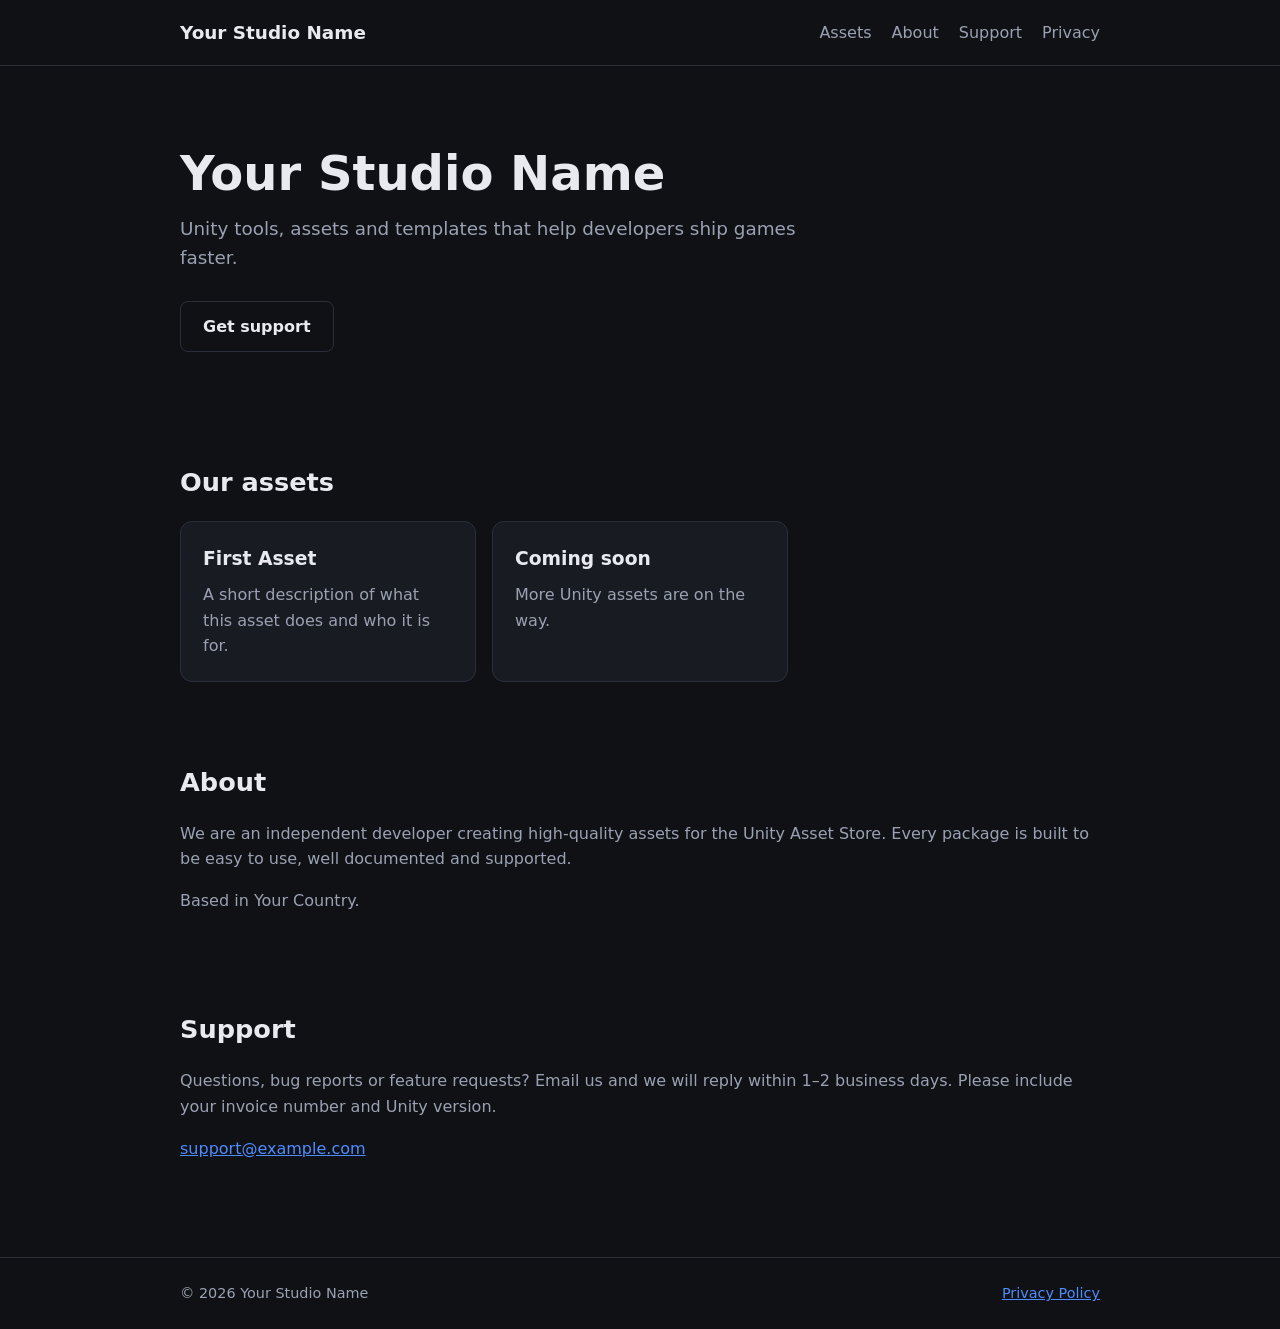
==== index.html @ 952645e7 "Add Unity publisher website Co-Authored-By: Claude Opus 5.5 <noreply@anthropic.com>" ====
<!doctype html>
<html lang="en">
<head>
  <meta charset="utf-8">
  <meta name="viewport" content="width=device-width, initial-scale=1">
  <title>Studio | Unity Asset Publisher</title>
  <meta name="description" content="Official website of a Unity Asset Store publisher.">
  <link rel="stylesheet" href="style.css">
</head>
<body>
  <header>
    <div class="wrap">
      <nav>
        <a class="logo" href="index.html" data-field="studioName">Your Studio Name</a>
        <ul>
          <li><a href="#products">Assets</a></li>
          <li><a href="#about">About</a></li>
          <li><a href="#support">Support</a></li>
          <li><a href="privacy.html">Privacy</a></li>
        </ul>
      </nav>
    </div>
  </header>

  <main class="wrap">
    <div class="hero">
      <h1 data-field="studioName">Your Studio Name</h1>
      <p data-field="tagline"></p>
      <a id="store-link" class="btn" href="#" target="_blank" rel="noopener">View on Unity Asset Store</a>
      <a class="btn secondary" href="#support">Get support</a>
    </div>

    <section id="products">
      <h2>Our assets</h2>
      <div class="grid" id="products-list"></div>
    </section>

    <section id="about">
      <h2>About</h2>
      <p class="muted" data-field="about"></p>
      <p class="muted">Based in <span data-field="country"></span>.</p>
    </section>

    <section id="support">
      <h2>Support</h2>
      <p class="muted">Questions, bug reports or feature requests? Email us and we will reply within 1–2 business days. Please include your invoice number and Unity version.</p>
      <p><a data-email href="#"></a></p>
    </section>
  </main>

  <footer>
    <div class="wrap">
      <span>&copy; <span id="year"></span> <span data-field="studioName"></span></span>
      <a href="privacy.html">Privacy Policy</a>
    </div>
  </footer>

  <script src="config.js"></script>
  <script src="site.js"></script>
</body>
</html>
---- style.css ----
:root {
  --bg: #0f1115;
  --surface: #181b22;
  --border: #2a2f3a;
  --text: #e8eaf0;
  --muted: #9aa1b2;
  --accent: #4f8cff;
}
* { box-sizing: border-box; }
body {
  margin: 0;
  font-family: system-ui, -apple-system, "Segoe UI", Roboto, sans-serif;
  background: var(--bg);
  color: var(--text);
  line-height: 1.6;
}
a { color: var(--accent); }
.wrap { max-width: 960px; margin: 0 auto; padding: 0 20px; }
header { border-bottom: 1px solid var(--border); }
nav { display: flex; justify-content: space-between; align-items: center; padding: 18px 0; gap: 12px; flex-wrap: wrap; }
.logo { font-weight: 700; font-size: 1.15rem; color: var(--text); text-decoration: none; }
nav ul { list-style: none; display: flex; gap: 20px; margin: 0; padding: 0; }
nav ul a { color: var(--muted); text-decoration: none; }
nav ul a:hover { color: var(--text); }
.hero { padding: 80px 0 60px; }
.hero h1 { font-size: clamp(2rem, 5vw, 3rem); margin: 0 0 12px; line-height: 1.15; }
.hero p { color: var(--muted); font-size: 1.15rem; max-width: 620px; margin: 0 0 28px; }
.btn { display: inline-block; padding: 12px 22px; border-radius: 8px; background: var(--accent); color: #fff; text-decoration: none; font-weight: 600; margin-right: 10px; margin-bottom: 10px; }
.btn.secondary { background: transparent; border: 1px solid var(--border); color: var(--text); }
section { padding: 40px 0; }
h2 { font-size: 1.6rem; margin: 0 0 18px; }
.grid { display: grid; grid-template-columns: repeat(auto-fill, minmax(260px, 1fr)); gap: 16px; }
.card { display: block; background: var(--surface); border: 1px solid var(--border); border-radius: 12px; padding: 22px; color: var(--text); text-decoration: none; }
a.card:hover { border-color: var(--accent); }
.card h3 { margin: 0 0 8px; }
.card p { margin: 0; color: var(--muted); }
.muted { color: var(--muted); }
.legal { max-width: 760px; padding: 50px 0; }
.legal h1 { margin-top: 0; }
footer { border-top: 1px solid var(--border); padding: 24px 0; color: var(--muted); font-size: .9rem; margin-top: 40px; }
footer .wrap { display: flex; justify-content: space-between; flex-wrap: wrap; gap: 10px; }
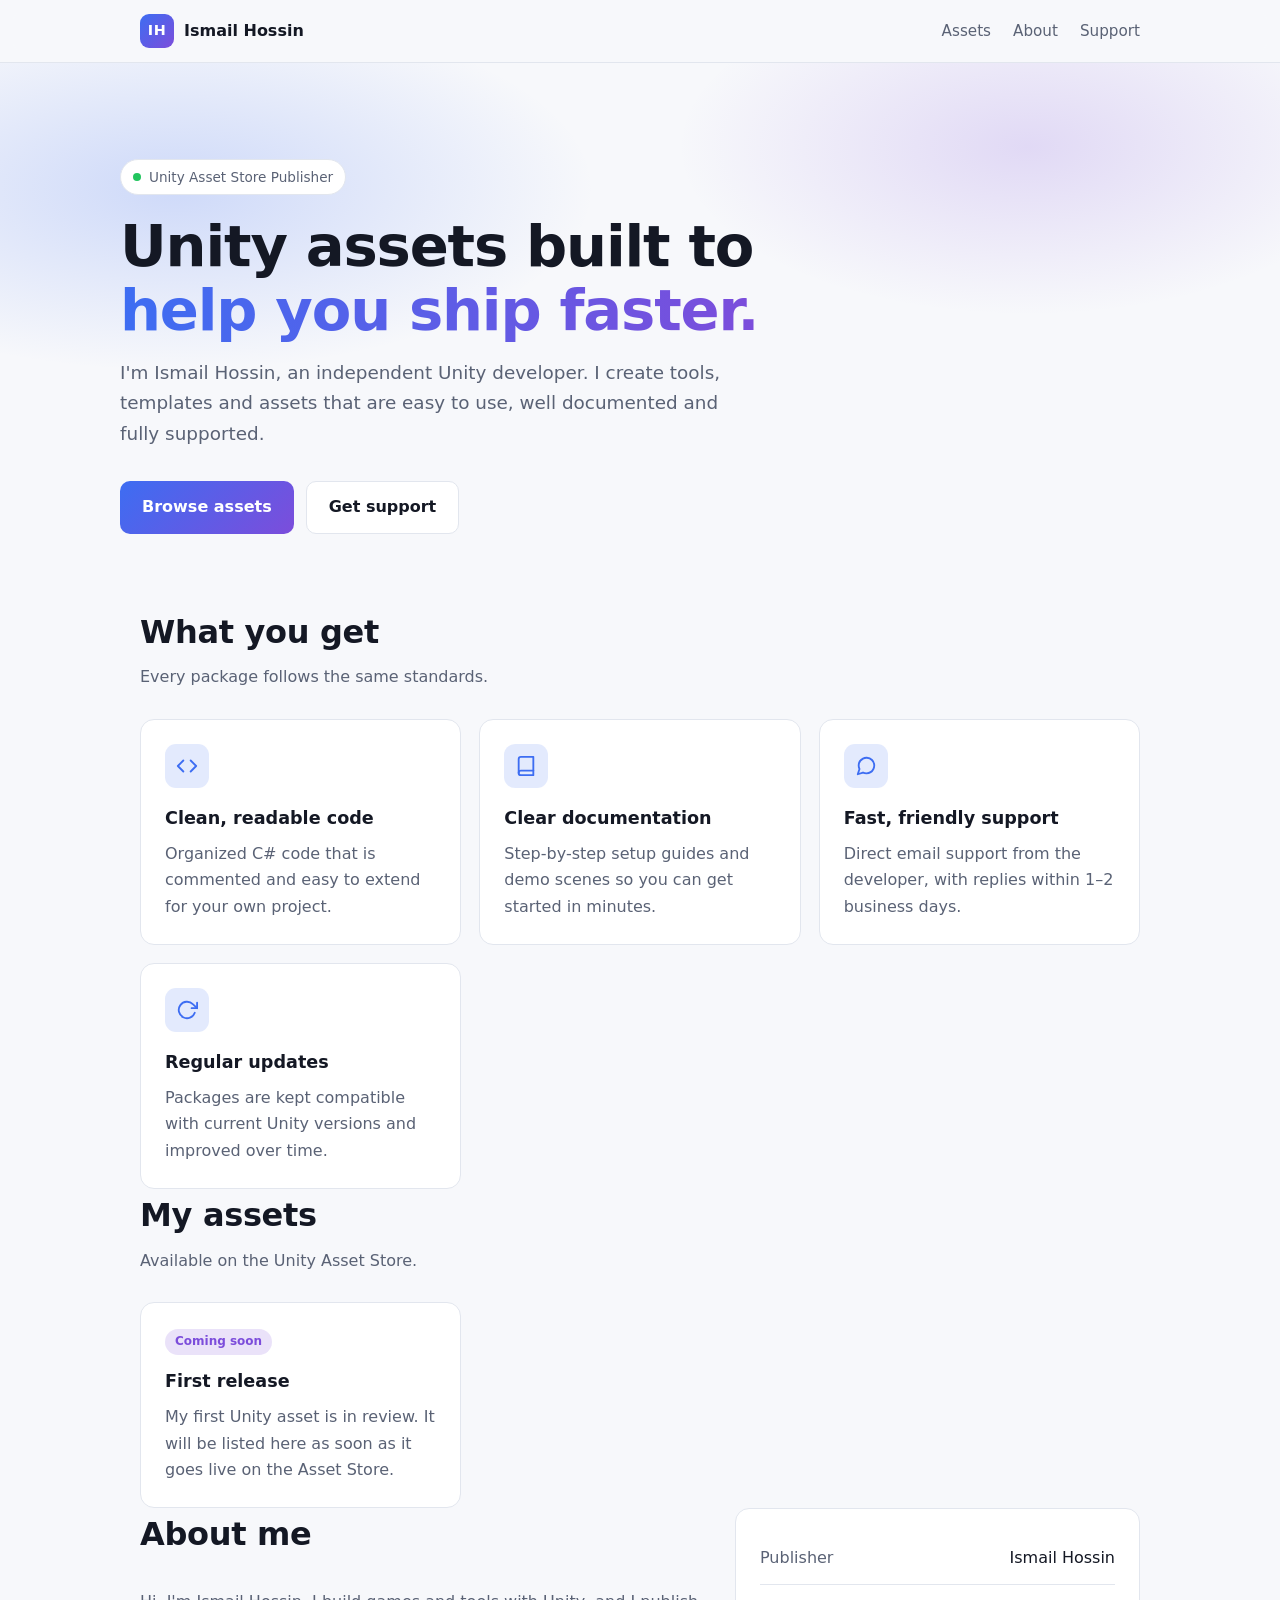
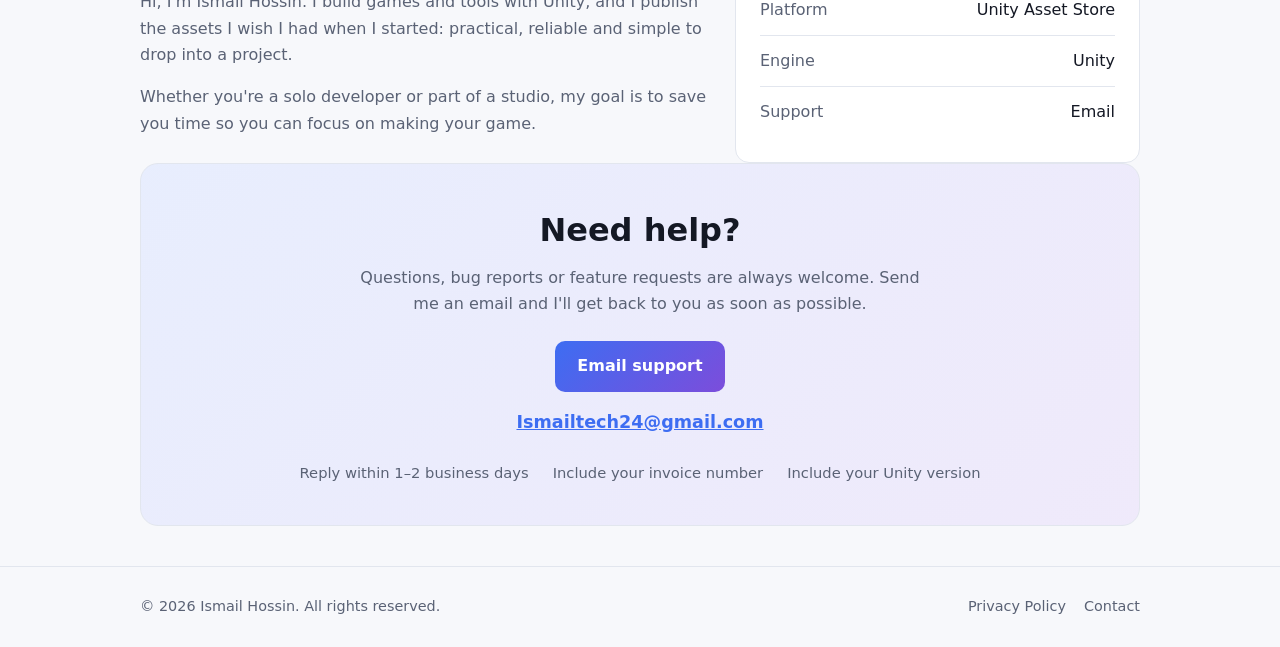
==== commit ceb4bb54: "Add publisher name and email, redesign site Co-Authored-By: Claude Opus 5.5 <noreply@anthropic.com>" ====
--- a/index.html
+++ b/index.html
@@ -3,55 +3,116 @@
 <head>
   <meta charset="utf-8">
   <meta name="viewport" content="width=device-width, initial-scale=1">
-  <title>Studio | Unity Asset Publisher</title>
-  <meta name="description" content="Official website of a Unity Asset Store publisher.">
+  <title>Ismail Hossin | Unity Asset Store Publisher</title>
+  <meta name="description" content="Ismail Hossin is a Unity Asset Store publisher creating tools, templates and assets that help game developers build faster.">
+  <meta name="author" content="Ismail Hossin">
+  <meta property="og:title" content="Ismail Hossin | Unity Asset Store Publisher">
+  <meta property="og:description" content="Unity tools, templates and assets that help game developers build faster.">
+  <meta property="og:type" content="website">
+  <meta property="og:url" content="https://6space7.github.io/">
+  <link rel="icon" href="data:image/svg+xml,%3Csvg xmlns='http://www.w3.org/2000/svg' viewBox='0 0 64 64'%3E%3Cdefs%3E%3ClinearGradient id='g' x1='0' y1='0' x2='1' y2='1'%3E%3Cstop offset='0' stop-color='%235b8cff'/%3E%3Cstop offset='1' stop-color='%238b5cf6'/%3E%3C/linearGradient%3E%3C/defs%3E%3Crect width='64' height='64' rx='16' fill='url(%23g)'/%3E%3Ctext x='32' y='42' font-family='Arial' font-weight='700' font-size='26' fill='white' text-anchor='middle'%3EIH%3C/text%3E%3C/svg%3E">
   <link rel="stylesheet" href="style.css">
 </head>
 <body>
   <header>
     <div class="wrap">
       <nav>
-        <a class="logo" href="index.html" data-field="studioName">Your Studio Name</a>
+        <a class="logo" href="index.html"><span class="logo-mark">IH</span>Ismail Hossin</a>
         <ul>
-          <li><a href="#products">Assets</a></li>
-          <li><a href="#about">About</a></li>
+          <li><a href="#assets">Assets</a></li>
+          <li class="hide-sm"><a href="#about">About</a></li>
           <li><a href="#support">Support</a></li>
-          <li><a href="privacy.html">Privacy</a></li>
         </ul>
       </nav>
     </div>
   </header>
 
-  <main class="wrap">
-    <div class="hero">
-      <h1 data-field="studioName">Your Studio Name</h1>
-      <p data-field="tagline"></p>
-      <a id="store-link" class="btn" href="#" target="_blank" rel="noopener">View on Unity Asset Store</a>
-      <a class="btn secondary" href="#support">Get support</a>
+  <main>
+    <div class="wrap hero">
+      <span class="badge"><span class="dot"></span>Unity Asset Store Publisher</span>
+      <h1>Unity assets built to<br><span class="grad">help you ship faster.</span></h1>
+      <p class="lead">I'm Ismail Hossin, an independent Unity developer. I create tools, templates and assets that are easy to use, well documented and fully supported.</p>
+      <div class="actions">
+        <a class="btn" href="#assets">Browse assets</a>
+        <a class="btn secondary" data-store href="#" target="_blank" rel="noopener">Asset Store page</a>
+        <a class="btn secondary" href="#support">Get support</a>
+      </div>
     </div>
 
-    <section id="products">
-      <h2>Our assets</h2>
+    <section class="wrap" id="why">
+      <div class="section-head">
+        <h2>What you get</h2>
+        <p>Every package follows the same standards.</p>
+      </div>
+      <div class="grid">
+        <div class="card">
+          <div class="icon"><svg viewBox="0 0 24 24" fill="none" stroke="currentColor" stroke-width="2" stroke-linecap="round" stroke-linejoin="round"><polyline points="16 18 22 12 16 6"/><polyline points="8 6 2 12 8 18"/></svg></div>
+          <h3>Clean, readable code</h3>
+          <p>Organized C# code that is commented and easy to extend for your own project.</p>
+        </div>
+        <div class="card">
+          <div class="icon"><svg viewBox="0 0 24 24" fill="none" stroke="currentColor" stroke-width="2" stroke-linecap="round" stroke-linejoin="round"><path d="M4 19.5A2.5 2.5 0 0 1 6.5 17H20"/><path d="M6.5 2H20v20H6.5A2.5 2.5 0 0 1 4 19.5v-15A2.5 2.5 0 0 1 6.5 2z"/></svg></div>
+          <h3>Clear documentation</h3>
+          <p>Step-by-step setup guides and demo scenes so you can get started in minutes.</p>
+        </div>
+        <div class="card">
+          <div class="icon"><svg viewBox="0 0 24 24" fill="none" stroke="currentColor" stroke-width="2" stroke-linecap="round" stroke-linejoin="round"><path d="M21 11.5a8.38 8.38 0 0 1-.9 3.8 8.5 8.5 0 0 1-7.6 4.7 8.38 8.38 0 0 1-3.8-.9L3 21l1.9-5.7a8.38 8.38 0 0 1-.9-3.8 8.5 8.5 0 0 1 4.7-7.6 8.38 8.38 0 0 1 3.8-.9h.5a8.48 8.48 0 0 1 8 8v.5z"/></svg></div>
+          <h3>Fast, friendly support</h3>
+          <p>Direct email support from the developer, with replies within 1–2 business days.</p>
+        </div>
+        <div class="card">
+          <div class="icon"><svg viewBox="0 0 24 24" fill="none" stroke="currentColor" stroke-width="2" stroke-linecap="round" stroke-linejoin="round"><polyline points="23 4 23 10 17 10"/><path d="M20.49 15a9 9 0 1 1-2.12-9.36L23 10"/></svg></div>
+          <h3>Regular updates</h3>
+          <p>Packages are kept compatible with current Unity versions and improved over time.</p>
+        </div>
+      </div>
+    </section>
+
+    <section class="wrap" id="assets">
+      <div class="section-head">
+        <h2>My assets</h2>
+        <p>Available on the Unity Asset Store.</p>
+      </div>
       <div class="grid" id="products-list"></div>
     </section>
 
-    <section id="about">
-      <h2>About</h2>
-      <p class="muted" data-field="about"></p>
-      <p class="muted">Based in <span data-field="country"></span>.</p>
+    <section class="wrap" id="about">
+      <div class="about">
+        <div>
+          <div class="section-head"><h2>About me</h2></div>
+          <p>Hi, I'm Ismail Hossin. I build games and tools with Unity, and I publish the assets I wish I had when I started: practical, reliable and simple to drop into a project.</p>
+          <p>Whether you're a solo developer or part of a studio, my goal is to save you time so you can focus on making your game.</p>
+        </div>
+        <div class="card">
+          <ul class="facts">
+            <li><span>Publisher</span><span>Ismail Hossin</span></li>
+            <li><span>Platform</span><span>Unity Asset Store</span></li>
+            <li><span>Engine</span><span>Unity</span></li>
+            <li><span>Support</span><span>Email</span></li>
+          </ul>
+        </div>
+      </div>
     </section>
 
-    <section id="support">
-      <h2>Support</h2>
-      <p class="muted">Questions, bug reports or feature requests? Email us and we will reply within 1–2 business days. Please include your invoice number and Unity version.</p>
-      <p><a data-email href="#"></a></p>
+    <section class="wrap" id="support">
+      <div class="contact">
+        <h2>Need help?</h2>
+        <p>Questions, bug reports or feature requests are always welcome. Send me an email and I'll get back to you as soon as possible.</p>
+        <a class="btn" href="mailto:Ismailtech24@gmail.com">Email support</a>
+        <p style="margin:16px auto 0"><a class="email" href="mailto:Ismailtech24@gmail.com">Ismailtech24@gmail.com</a></p>
+        <ul>
+          <li>Reply within 1–2 business days</li>
+          <li>Include your invoice number</li>
+          <li>Include your Unity version</li>
+        </ul>
+      </div>
     </section>
   </main>
 
   <footer>
     <div class="wrap">
-      <span>&copy; <span id="year"></span> <span data-field="studioName"></span></span>
-      <a href="privacy.html">Privacy Policy</a>
+      <span>&copy; <span id="year">2026</span> Ismail Hossin. All rights reserved.</span>
+      <span><a href="privacy.html">Privacy Policy</a><a href="mailto:Ismailtech24@gmail.com">Contact</a></span>
     </div>
   </footer>
 
--- a/style.css
+++ b/style.css
@@ -1,41 +1,137 @@
 :root {
-  --bg: #0f1115;
-  --surface: #181b22;
-  --border: #2a2f3a;
-  --text: #e8eaf0;
-  --muted: #9aa1b2;
-  --accent: #4f8cff;
+  --bg: #0c0e13;
+  --surface: #151922;
+  --surface-2: #1c2130;
+  --border: #262c3a;
+  --text: #eef0f5;
+  --muted: #9ba3b6;
+  --accent: #5b8cff;
+  --accent-2: #8b5cf6;
+  --on-accent: #ffffff;
+  --shadow: 0 10px 30px rgba(0, 0, 0, .35);
+}
+@media (prefers-color-scheme: light) {
+  :root {
+    --bg: #f7f8fb;
+    --surface: #ffffff;
+    --surface-2: #f0f2f7;
+    --border: #e2e6ee;
+    --text: #141824;
+    --muted: #5a6275;
+    --accent: #3d6df2;
+    --accent-2: #7c4ddb;
+    --shadow: 0 10px 30px rgba(20, 24, 36, .08);
+  }
 }
 * { box-sizing: border-box; }
+html { scroll-behavior: smooth; }
 body {
   margin: 0;
-  font-family: system-ui, -apple-system, "Segoe UI", Roboto, sans-serif;
+  font-family: "Inter", system-ui, -apple-system, "Segoe UI", Roboto, sans-serif;
   background: var(--bg);
   color: var(--text);
-  line-height: 1.6;
+  line-height: 1.65;
+  -webkit-font-smoothing: antialiased;
 }
 a { color: var(--accent); }
-.wrap { max-width: 960px; margin: 0 auto; padding: 0 20px; }
-header { border-bottom: 1px solid var(--border); }
-nav { display: flex; justify-content: space-between; align-items: center; padding: 18px 0; gap: 12px; flex-wrap: wrap; }
-.logo { font-weight: 700; font-size: 1.15rem; color: var(--text); text-decoration: none; }
-nav ul { list-style: none; display: flex; gap: 20px; margin: 0; padding: 0; }
-nav ul a { color: var(--muted); text-decoration: none; }
+.wrap { max-width: 1040px; margin: 0 auto; padding: 0 20px; }
+
+/* Header */
+header {
+  position: sticky; top: 0; z-index: 10;
+  background: color-mix(in srgb, var(--bg) 85%, transparent);
+  backdrop-filter: blur(10px);
+  border-bottom: 1px solid var(--border);
+}
+nav { display: flex; justify-content: space-between; align-items: center; padding: 14px 0; gap: 12px; }
+.logo { display: flex; align-items: center; gap: 10px; font-weight: 700; color: var(--text); text-decoration: none; }
+.logo-mark {
+  width: 34px; height: 34px; border-radius: 9px; display: grid; place-items: center;
+  background: linear-gradient(135deg, var(--accent), var(--accent-2));
+  color: var(--on-accent); font-size: .9rem; font-weight: 800; letter-spacing: .5px;
+}
+nav ul { list-style: none; display: flex; gap: 22px; margin: 0; padding: 0; }
+nav ul a { color: var(--muted); text-decoration: none; font-size: .95rem; }
 nav ul a:hover { color: var(--text); }
-.hero { padding: 80px 0 60px; }
-.hero h1 { font-size: clamp(2rem, 5vw, 3rem); margin: 0 0 12px; line-height: 1.15; }
-.hero p { color: var(--muted); font-size: 1.15rem; max-width: 620px; margin: 0 0 28px; }
-.btn { display: inline-block; padding: 12px 22px; border-radius: 8px; background: var(--accent); color: #fff; text-decoration: none; font-weight: 600; margin-right: 10px; margin-bottom: 10px; }
-.btn.secondary { background: transparent; border: 1px solid var(--border); color: var(--text); }
-section { padding: 40px 0; }
-h2 { font-size: 1.6rem; margin: 0 0 18px; }
-.grid { display: grid; grid-template-columns: repeat(auto-fill, minmax(260px, 1fr)); gap: 16px; }
-.card { display: block; background: var(--surface); border: 1px solid var(--border); border-radius: 12px; padding: 22px; color: var(--text); text-decoration: none; }
-a.card:hover { border-color: var(--accent); }
-.card h3 { margin: 0 0 8px; }
+@media (max-width: 640px) { nav ul { gap: 14px; } nav ul li.hide-sm { display: none; } }
+
+/* Hero */
+.hero { padding: 96px 0 72px; position: relative; }
+.hero::before {
+  content: ""; position: absolute; inset: 0 -20vw auto; height: 420px; z-index: -1;
+  background: radial-gradient(600px 260px at 20% 30%, color-mix(in srgb, var(--accent) 22%, transparent), transparent 70%),
+              radial-gradient(500px 240px at 75% 20%, color-mix(in srgb, var(--accent-2) 18%, transparent), transparent 70%);
+}
+.badge {
+  display: inline-flex; align-items: center; gap: 8px; padding: 6px 12px; border-radius: 999px;
+  background: var(--surface); border: 1px solid var(--border); color: var(--muted); font-size: .85rem; margin-bottom: 20px;
+}
+.badge .dot { width: 8px; height: 8px; border-radius: 50%; background: #22c55e; }
+.hero h1 { font-size: clamp(2.3rem, 6vw, 3.6rem); margin: 0 0 16px; line-height: 1.1; letter-spacing: -.02em; }
+.grad { background: linear-gradient(90deg, var(--accent), var(--accent-2)); -webkit-background-clip: text; background-clip: text; color: transparent; }
+.hero p.lead { color: var(--muted); font-size: 1.15rem; max-width: 620px; margin: 0 0 32px; }
+.actions { display: flex; flex-wrap: wrap; gap: 12px; }
+.btn {
+  display: inline-flex; align-items: center; gap: 8px; padding: 12px 22px; border-radius: 10px;
+  background: linear-gradient(135deg, var(--accent), var(--accent-2)); color: var(--on-accent);
+  text-decoration: none; font-weight: 600; border: 0; transition: transform .15s ease, box-shadow .15s ease;
+}
+.btn:hover { transform: translateY(-1px); box-shadow: var(--shadow); }
+.btn.secondary { background: var(--surface); border: 1px solid var(--border); color: var(--text); }
+
+/* Sections */
+section { padding: 56px 0; }
+.section-head { margin-bottom: 28px; }
+.section-head h2 { font-size: clamp(1.6rem, 3.5vw, 2rem); margin: 0 0 6px; letter-spacing: -.01em; }
+.section-head p { margin: 0; color: var(--muted); }
+.grid { display: grid; grid-template-columns: repeat(auto-fill, minmax(260px, 1fr)); gap: 18px; }
+.card {
+  display: block; background: var(--surface); border: 1px solid var(--border); border-radius: 14px;
+  padding: 24px; color: var(--text); text-decoration: none; transition: border-color .15s ease, transform .15s ease;
+}
+a.card:hover { border-color: var(--accent); transform: translateY(-2px); }
+.card h3 { margin: 0 0 8px; font-size: 1.1rem; }
 .card p { margin: 0; color: var(--muted); }
-.muted { color: var(--muted); }
-.legal { max-width: 760px; padding: 50px 0; }
-.legal h1 { margin-top: 0; }
-footer { border-top: 1px solid var(--border); padding: 24px 0; color: var(--muted); font-size: .9rem; margin-top: 40px; }
-footer .wrap { display: flex; justify-content: space-between; flex-wrap: wrap; gap: 10px; }
+.icon {
+  width: 44px; height: 44px; border-radius: 11px; display: grid; place-items: center; margin-bottom: 16px;
+  background: color-mix(in srgb, var(--accent) 14%, transparent); color: var(--accent);
+}
+.icon svg { width: 22px; height: 22px; }
+.tag {
+  display: inline-block; font-size: .75rem; font-weight: 600; padding: 3px 10px; border-radius: 999px; margin-bottom: 12px;
+  background: color-mix(in srgb, var(--accent-2) 16%, transparent); color: var(--accent-2);
+}
+.more { display: inline-block; margin-top: 14px; color: var(--accent); font-weight: 600; font-size: .9rem; }
+
+/* About */
+.about { display: grid; grid-template-columns: 1.4fr 1fr; gap: 28px; align-items: start; }
+.about p { color: var(--muted); margin-top: 0; }
+.facts { list-style: none; margin: 0; padding: 0; }
+.facts li { display: flex; justify-content: space-between; gap: 12px; padding: 12px 0; border-bottom: 1px solid var(--border); }
+.facts li:last-child { border-bottom: 0; }
+.facts span:first-child { color: var(--muted); }
+@media (max-width: 760px) { .about { grid-template-columns: 1fr; } }
+
+/* Contact */
+.contact {
+  background: linear-gradient(135deg, color-mix(in srgb, var(--accent) 12%, var(--surface)), color-mix(in srgb, var(--accent-2) 12%, var(--surface)));
+  border: 1px solid var(--border); border-radius: 18px; padding: 40px; text-align: center;
+}
+.contact h2 { margin: 0 0 8px; font-size: clamp(1.6rem, 3.5vw, 2rem); }
+.contact p { color: var(--muted); max-width: 560px; margin: 0 auto 24px; }
+.contact .email { font-size: 1.1rem; font-weight: 600; word-break: break-all; }
+.contact ul { list-style: none; padding: 0; margin: 24px auto 0; display: flex; flex-wrap: wrap; justify-content: center; gap: 10px 24px; color: var(--muted); font-size: .92rem; }
+@media (max-width: 560px) { .contact { padding: 28px 18px; } }
+
+/* Legal page */
+.legal { max-width: 760px; padding: 56px 0; }
+.legal h1 { margin-top: 0; font-size: clamp(2rem, 5vw, 2.6rem); letter-spacing: -.02em; }
+.legal h2 { font-size: 1.25rem; margin-top: 32px; }
+.legal p, .legal li { color: var(--muted); }
+
+/* Footer */
+footer { border-top: 1px solid var(--border); padding: 28px 0; color: var(--muted); font-size: .9rem; margin-top: 40px; }
+footer .wrap { display: flex; justify-content: space-between; flex-wrap: wrap; gap: 12px; }
+footer a { color: var(--muted); text-decoration: none; margin-left: 18px; }
+footer a:first-child { margin-left: 0; }
+footer a:hover { color: var(--text); }
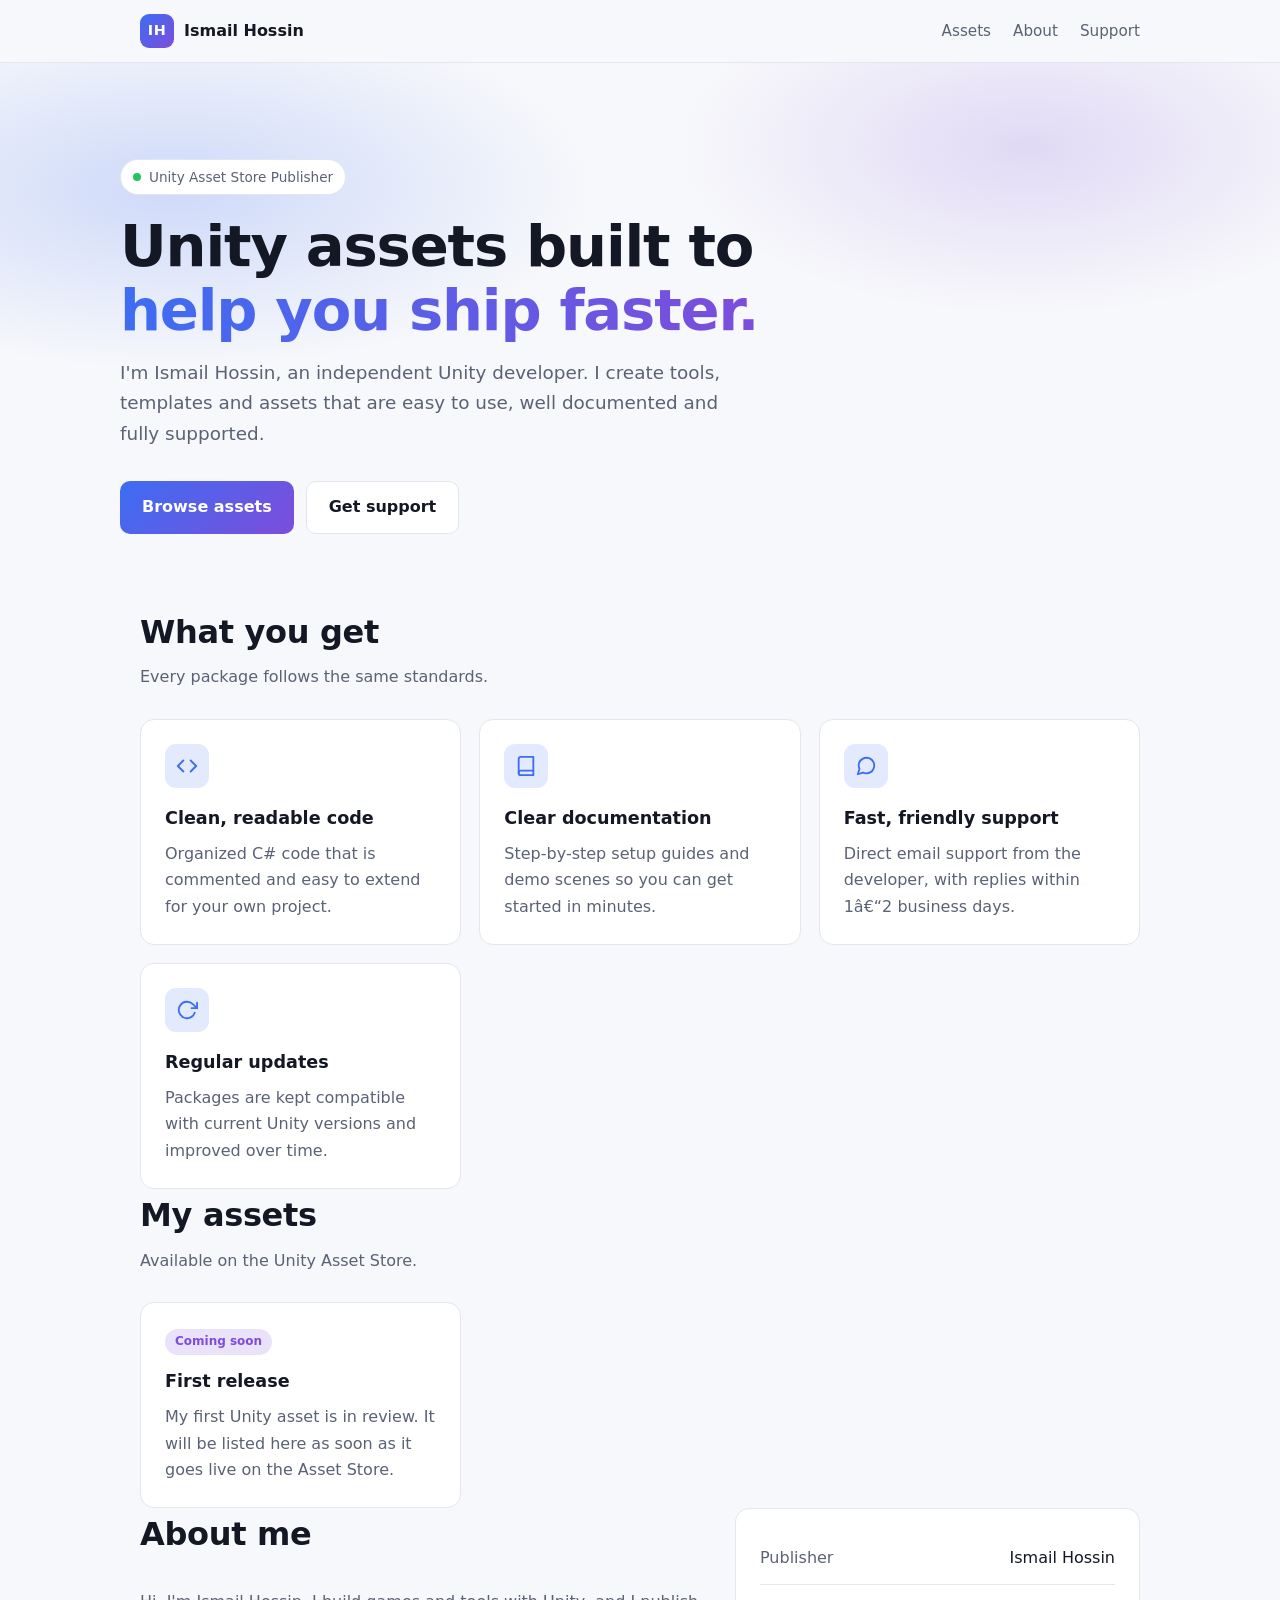
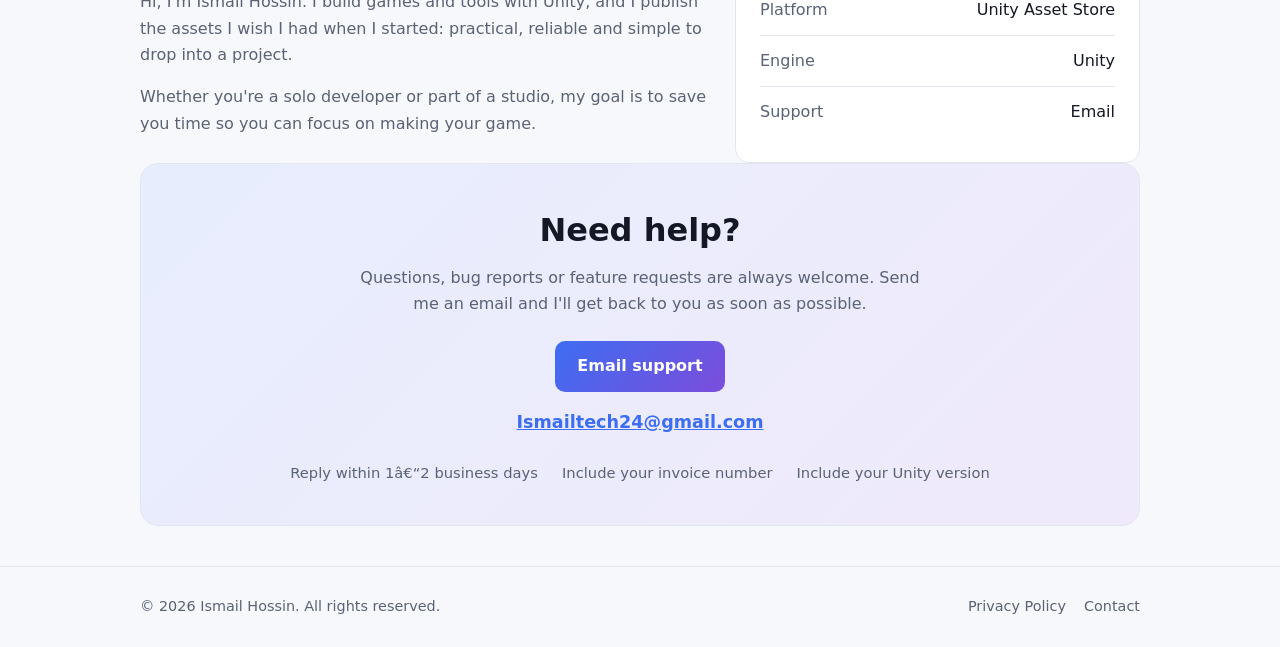
==== commit 6f81261d: "Version asset links so browsers load the new styles Co-Authored-By: Claude Opus 5.5 <noreply@anthrop" ====
--- a/index.html
+++ b/index.html
@@ -1,4 +1,4 @@
-<!doctype html>
+﻿<!doctype html>
 <html lang="en">
 <head>
   <meta charset="utf-8">
@@ -11,7 +11,7 @@
   <meta property="og:type" content="website">
   <meta property="og:url" content="https://6space7.github.io/">
   <link rel="icon" href="data:image/svg+xml,%3Csvg xmlns='http://www.w3.org/2000/svg' viewBox='0 0 64 64'%3E%3Cdefs%3E%3ClinearGradient id='g' x1='0' y1='0' x2='1' y2='1'%3E%3Cstop offset='0' stop-color='%235b8cff'/%3E%3Cstop offset='1' stop-color='%238b5cf6'/%3E%3C/linearGradient%3E%3C/defs%3E%3Crect width='64' height='64' rx='16' fill='url(%23g)'/%3E%3Ctext x='32' y='42' font-family='Arial' font-weight='700' font-size='26' fill='white' text-anchor='middle'%3EIH%3C/text%3E%3C/svg%3E">
-  <link rel="stylesheet" href="style.css">
+  <link rel="stylesheet" href="style.css?v=2">
 </head>
 <body>
   <header>
@@ -58,7 +58,7 @@
         <div class="card">
           <div class="icon"><svg viewBox="0 0 24 24" fill="none" stroke="currentColor" stroke-width="2" stroke-linecap="round" stroke-linejoin="round"><path d="M21 11.5a8.38 8.38 0 0 1-.9 3.8 8.5 8.5 0 0 1-7.6 4.7 8.38 8.38 0 0 1-3.8-.9L3 21l1.9-5.7a8.38 8.38 0 0 1-.9-3.8 8.5 8.5 0 0 1 4.7-7.6 8.38 8.38 0 0 1 3.8-.9h.5a8.48 8.48 0 0 1 8 8v.5z"/></svg></div>
           <h3>Fast, friendly support</h3>
-          <p>Direct email support from the developer, with replies within 1–2 business days.</p>
+          <p>Direct email support from the developer, with replies within 1â€“2 business days.</p>
         </div>
         <div class="card">
           <div class="icon"><svg viewBox="0 0 24 24" fill="none" stroke="currentColor" stroke-width="2" stroke-linecap="round" stroke-linejoin="round"><polyline points="23 4 23 10 17 10"/><path d="M20.49 15a9 9 0 1 1-2.12-9.36L23 10"/></svg></div>
@@ -101,7 +101,7 @@
         <a class="btn" href="mailto:Ismailtech24@gmail.com">Email support</a>
         <p style="margin:16px auto 0"><a class="email" href="mailto:Ismailtech24@gmail.com">Ismailtech24@gmail.com</a></p>
         <ul>
-          <li>Reply within 1–2 business days</li>
+          <li>Reply within 1â€“2 business days</li>
           <li>Include your invoice number</li>
           <li>Include your Unity version</li>
         </ul>
@@ -116,7 +116,7 @@
     </div>
   </footer>
 
-  <script src="config.js"></script>
-  <script src="site.js"></script>
+  <script src="config.js?v=2"></script>
+  <script src="site.js?v=2"></script>
 </body>
 </html>
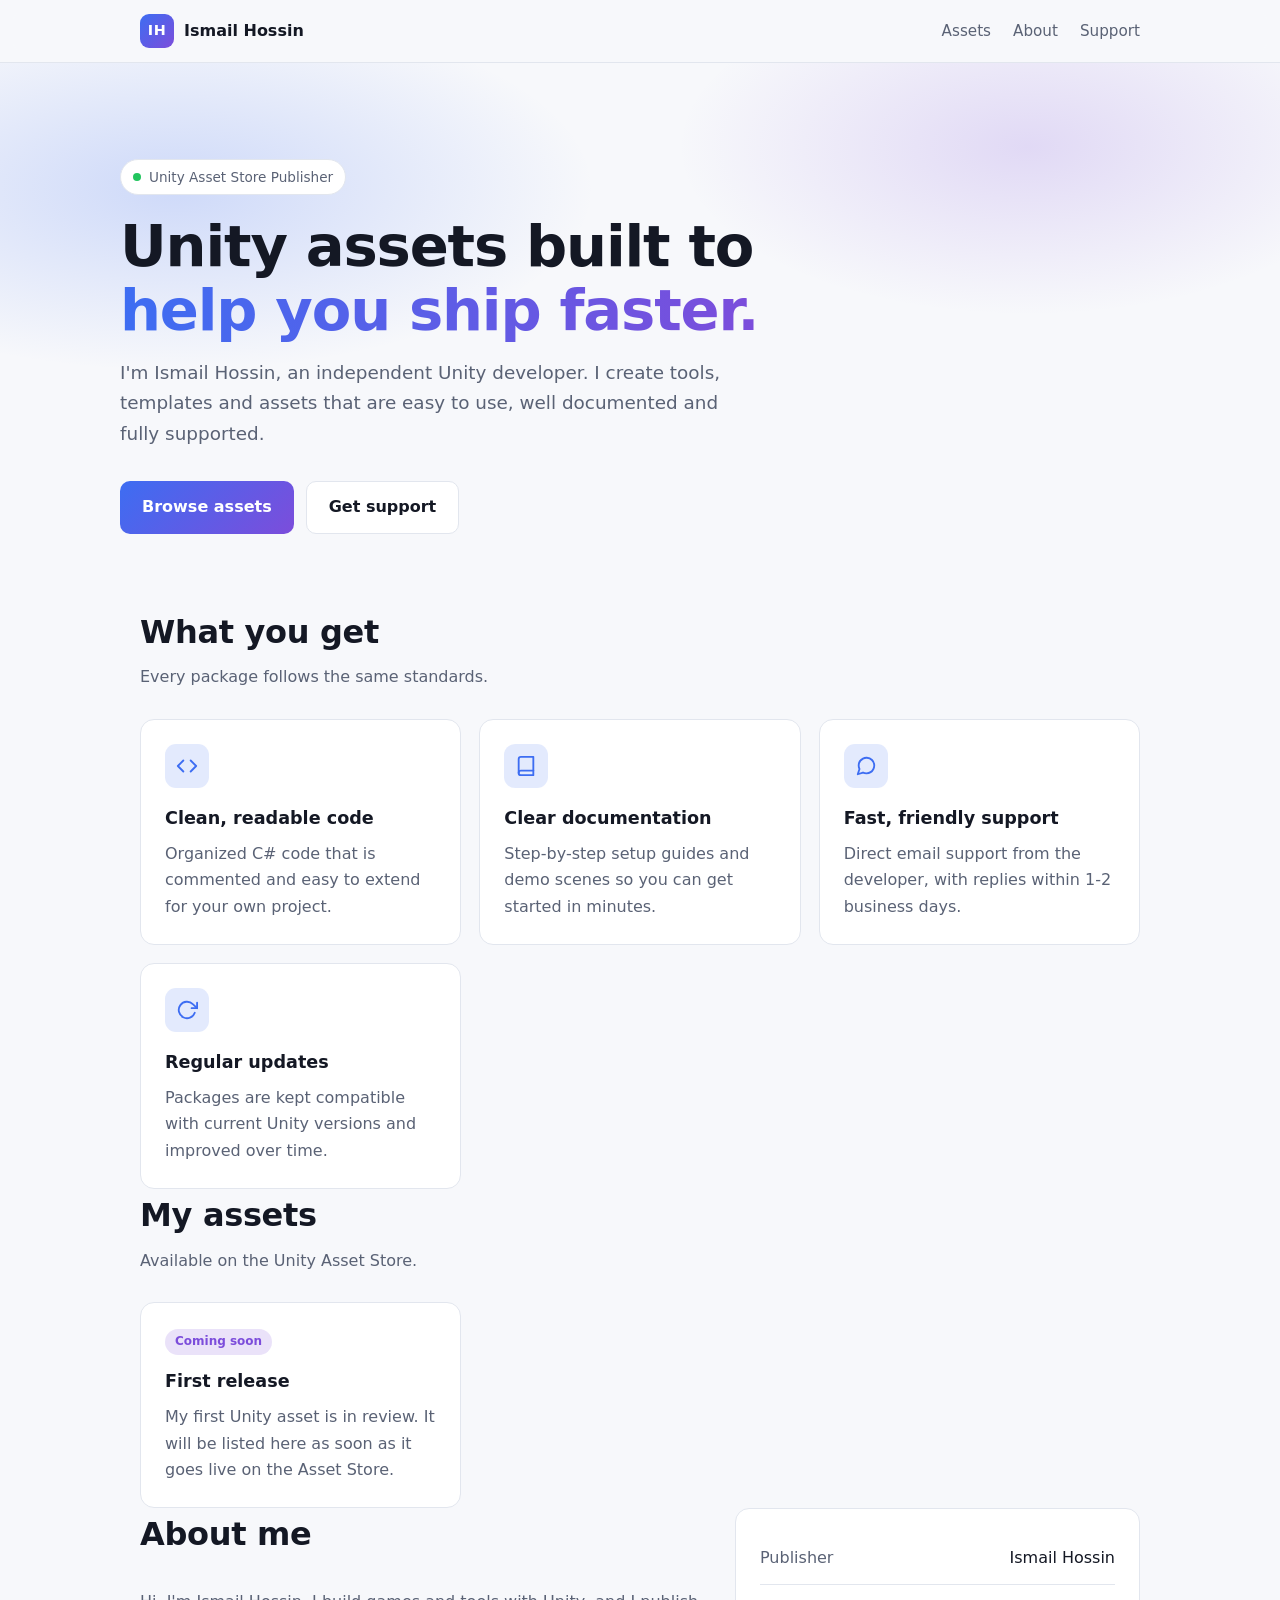
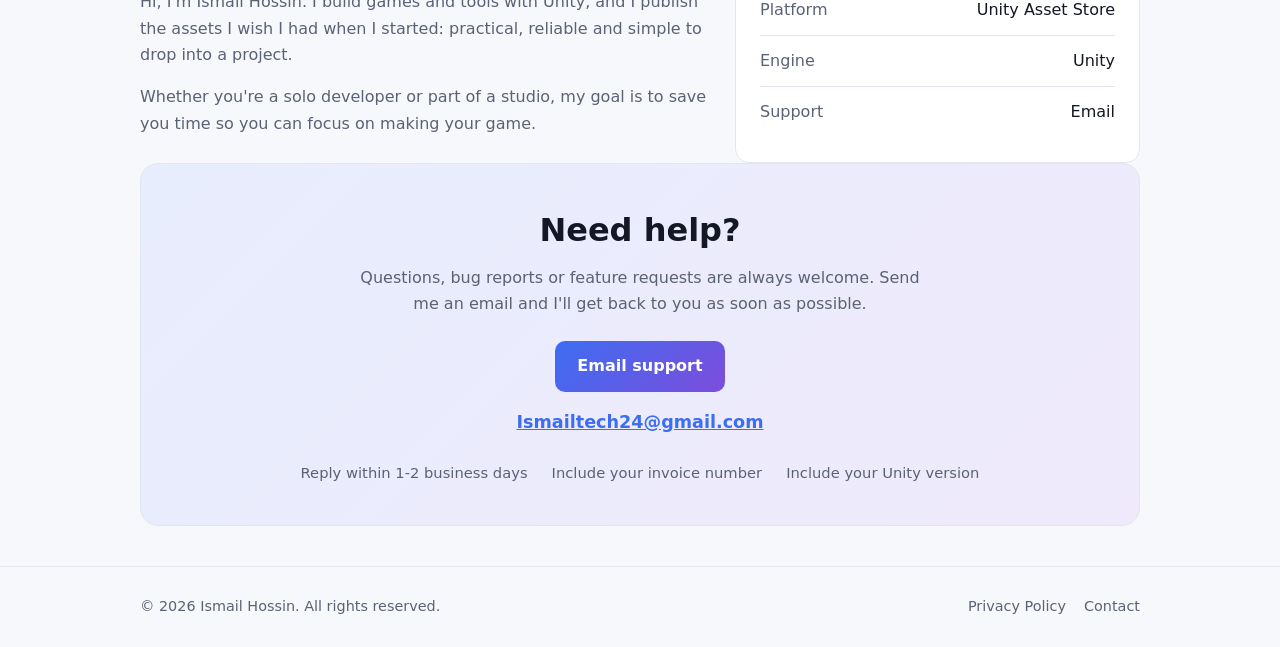
==== commit 1338353e: "Fix garbled dash characters Co-Authored-By: Claude Opus 5.5 <noreply@anthropic.com>" ====
--- a/index.html
+++ b/index.html
@@ -58,7 +58,7 @@
         <div class="card">
           <div class="icon"><svg viewBox="0 0 24 24" fill="none" stroke="currentColor" stroke-width="2" stroke-linecap="round" stroke-linejoin="round"><path d="M21 11.5a8.38 8.38 0 0 1-.9 3.8 8.5 8.5 0 0 1-7.6 4.7 8.38 8.38 0 0 1-3.8-.9L3 21l1.9-5.7a8.38 8.38 0 0 1-.9-3.8 8.5 8.5 0 0 1 4.7-7.6 8.38 8.38 0 0 1 3.8-.9h.5a8.48 8.48 0 0 1 8 8v.5z"/></svg></div>
           <h3>Fast, friendly support</h3>
-          <p>Direct email support from the developer, with replies within 1â€“2 business days.</p>
+          <p>Direct email support from the developer, with replies within 1-2 business days.</p>
         </div>
         <div class="card">
           <div class="icon"><svg viewBox="0 0 24 24" fill="none" stroke="currentColor" stroke-width="2" stroke-linecap="round" stroke-linejoin="round"><polyline points="23 4 23 10 17 10"/><path d="M20.49 15a9 9 0 1 1-2.12-9.36L23 10"/></svg></div>
@@ -101,7 +101,7 @@
         <a class="btn" href="mailto:Ismailtech24@gmail.com">Email support</a>
         <p style="margin:16px auto 0"><a class="email" href="mailto:Ismailtech24@gmail.com">Ismailtech24@gmail.com</a></p>
         <ul>
-          <li>Reply within 1â€“2 business days</li>
+          <li>Reply within 1-2 business days</li>
           <li>Include your invoice number</li>
           <li>Include your Unity version</li>
         </ul>
